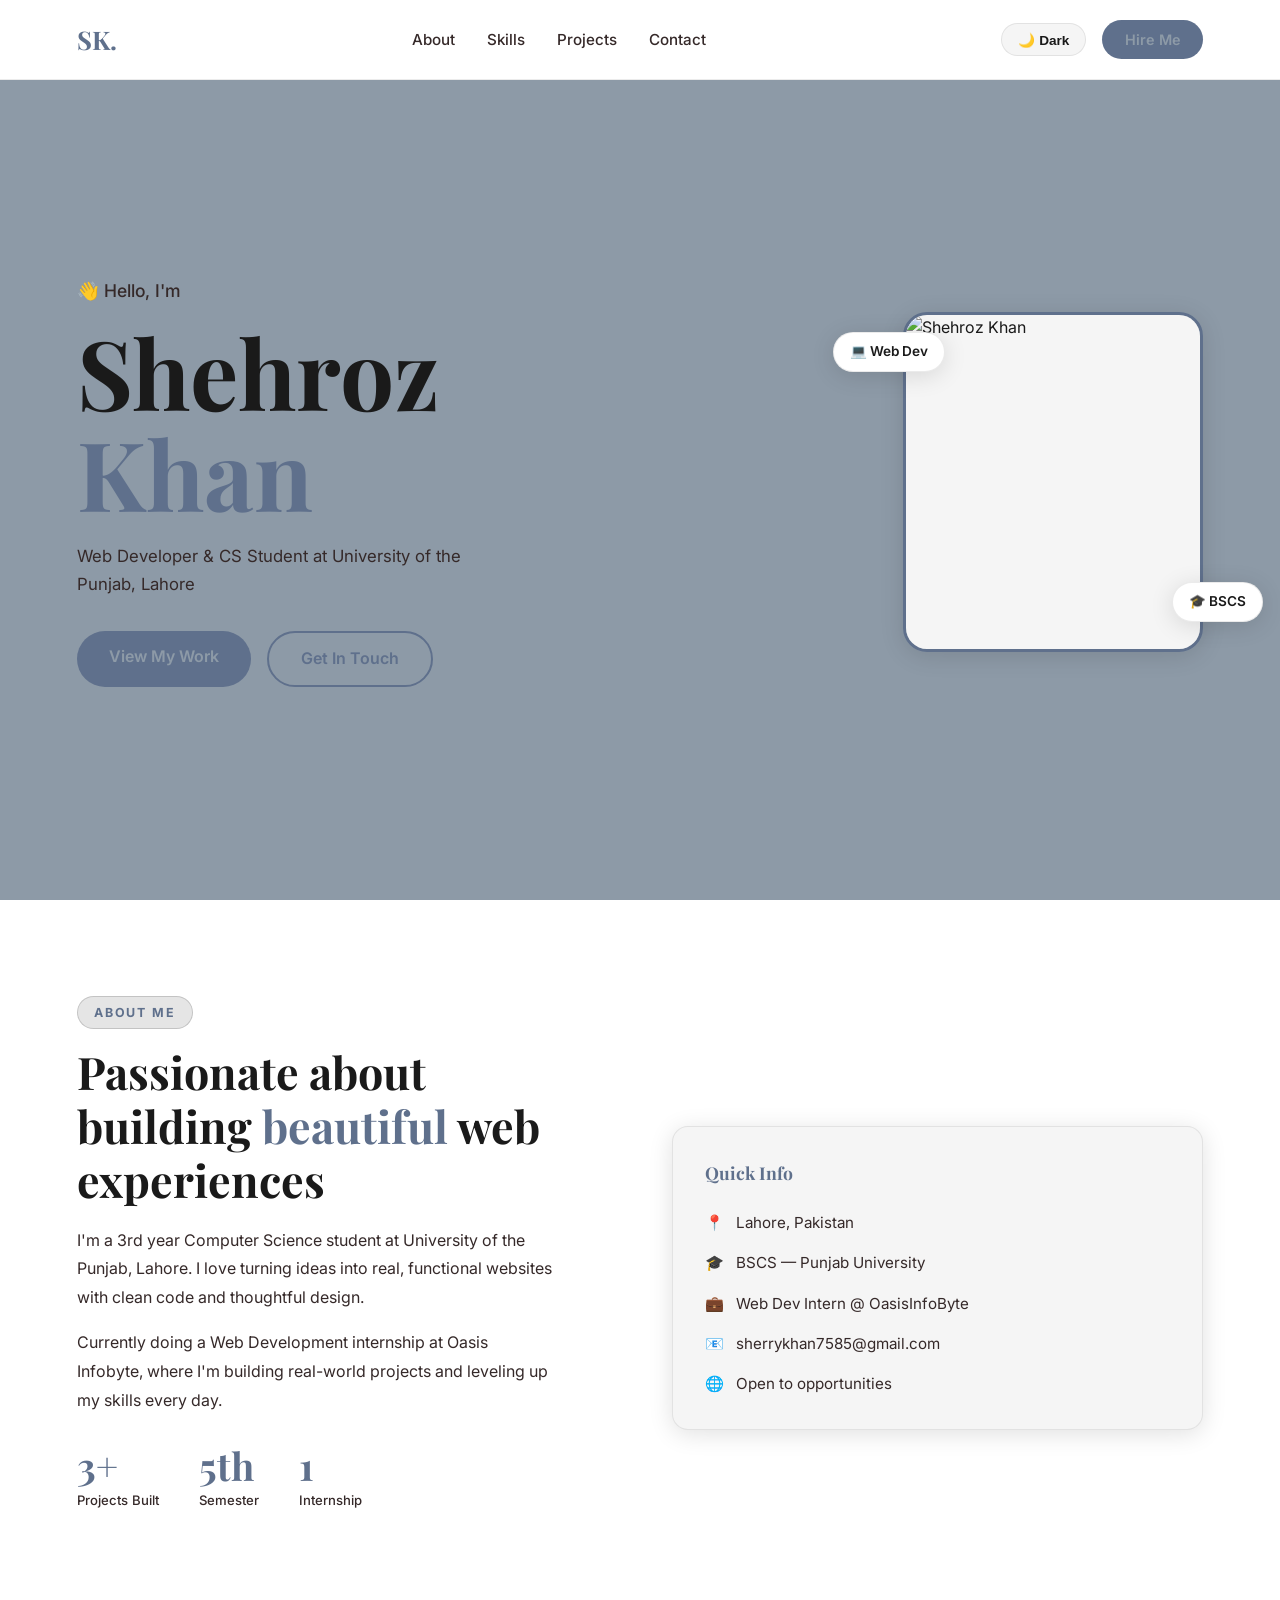
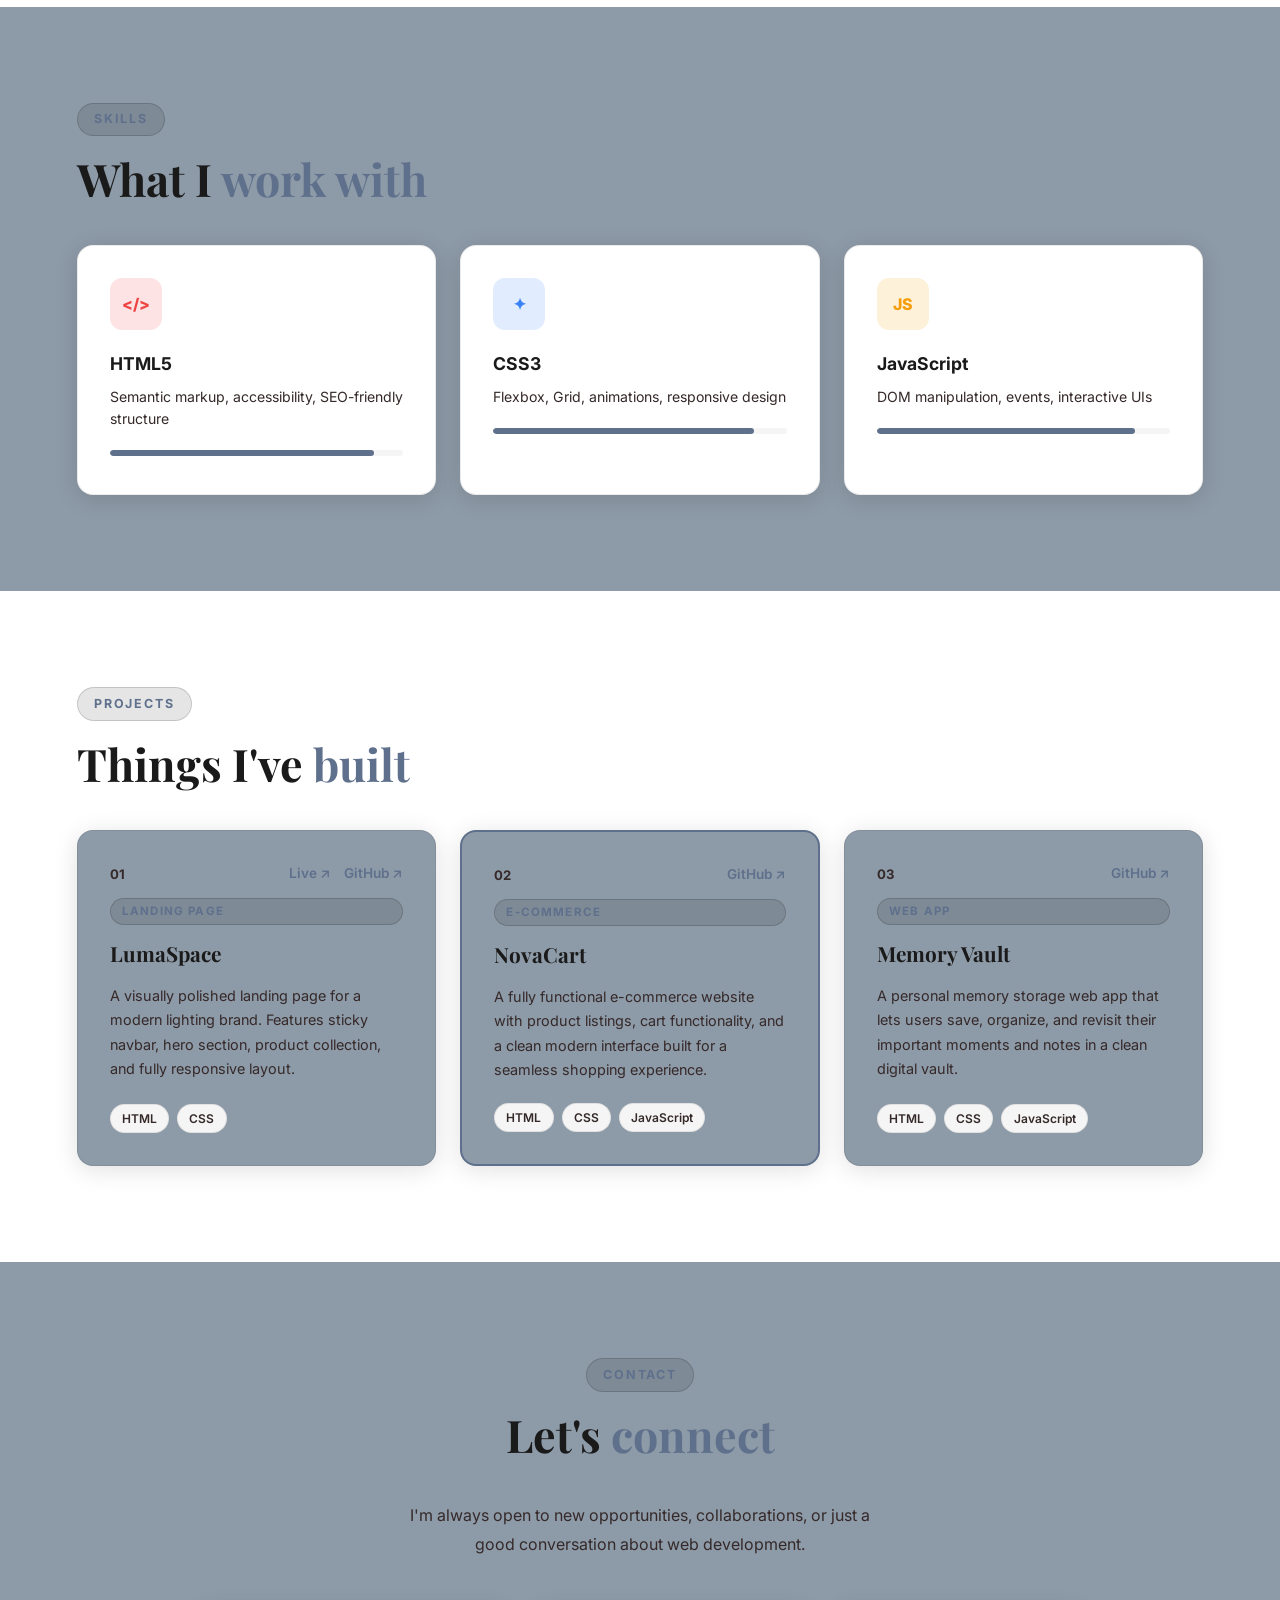
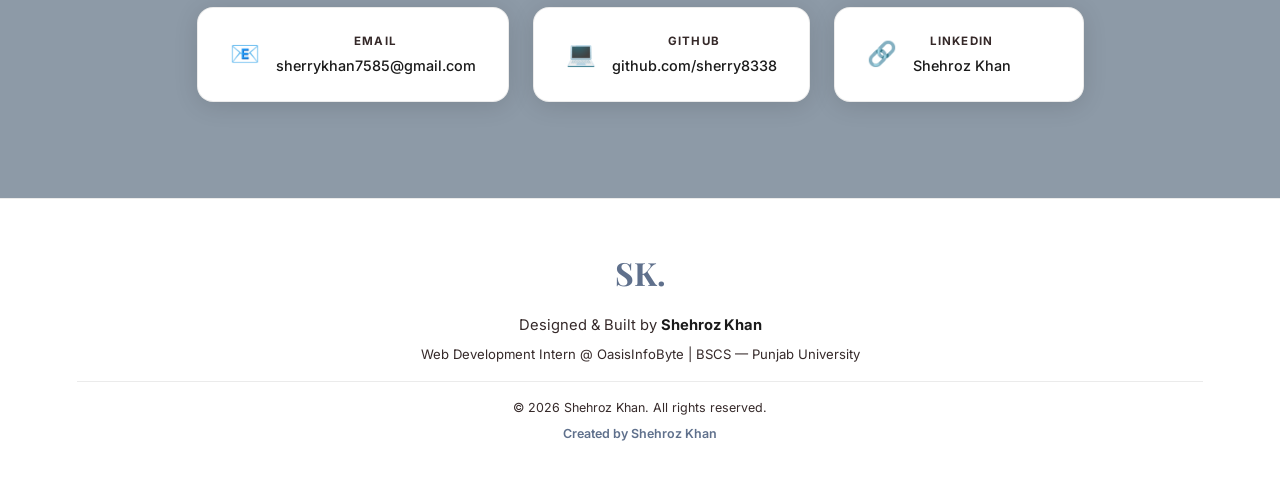
==== WebDev-L1-PersonalPortfolio/index.html @ 92a0189f "Add files via upload" ====
<!DOCTYPE html>
<html lang="en">
<head>
    <meta charset="UTF-8">
    <meta name="viewport" content="width=device-width, initial-scale=1.0">
    <title>Shehroz Khan | Web Developer</title>
    <link rel="stylesheet" href="style.css">
    <link rel="preconnect" href="https://fonts.googleapis.com">
    <link rel="preconnect" href="https://fonts.gstatic.com" crossorigin>
    <link href="https://fonts.googleapis.com/css2?family=Inter:wght@300;400;500;600;700&family=Playfair+Display:wght@600;700&display=swap" rel="stylesheet">
</head>
<body class="light">

    <!-- Navbar -->
    <header class="navbar">
        <a href="#home" class="logo">SK.</a>
        <nav>
            <a href="#about">About</a>
            <a href="#skills">Skills</a>
            <a href="#projects">Projects</a>
            <a href="#contact">Contact</a>
        </nav>
        <div class="nav-right">
            <button class="theme-toggle" id="themeToggle">🌙 Dark</button>
            <a href="#contact" class="nav-cta">Hire Me</a>
        </div>
    </header>

    <!-- Hero -->
    <section class="hero" id="home">
        <div class="hero-content">
            <p class="hero-tag">👋 Hello, I'm</p>
            <h1>Shehroz<br><span>Khan</span></h1>
            <p class="hero-sub">Web Developer & CS Student at University of the Punjab, Lahore</p>
            <div class="hero-btns">
                <a href="#projects" class="btn-primary">View My Work</a>
                <a href="#contact" class="btn-outline">Get In Touch</a>
            </div>
        </div>
        <div class="hero-image">
            <div class="img-frame">
                <img src="/WhatsApp Image 2026-08-31 at 2.03.32 PM.jpeg" alt="Shehroz Khan" class="profile-img">
            </div>
            <div class="badge badge-1">💻 Web Dev</div>
            <div class="badge badge-2">🎓 BSCS</div>
        </div>
    </section>

    <!-- About -->
    <section class="about" id="about">
        <div class="section-label">About Me</div>
        <div class="about-grid">
            <div class="about-text">
                <h2>Passionate about building <span>beautiful</span> web experiences</h2>
                <p>I'm a 3rd year Computer Science student at University of the Punjab, Lahore. I love turning ideas into real, functional websites with clean code and thoughtful design.</p>
                <p>Currently doing a Web Development internship at Oasis Infobyte, where I'm building real-world projects and leveling up my skills every day.</p>
                <div class="about-stats">
                    <div class="stat">
                        <span class="stat-num">3+</span>
                        <span class="stat-label">Projects Built</span>
                    </div>
                    <div class="stat">
                        <span class="stat-num">5th</span>
                        <span class="stat-label">Semester</span>
                    </div>
                    <div class="stat">
                        <span class="stat-num">1</span>
                        <span class="stat-label">Internship</span>
                    </div>
                </div>
            </div>
            <div class="about-card">
                <div class="card-inner">
                    <p class="card-title">Quick Info</p>
                    <ul>
                        <li><span>📍</span> Lahore, Pakistan</li>
                        <li><span>🎓</span> BSCS — Punjab University</li>
                        <li><span>💼</span> Web Dev Intern @ OasisInfoByte</li>
                        <li><span>📧</span> sherrykhan7585@gmail.com</li>
                        <li><span>🌐</span> Open to opportunities</li>
                    </ul>
                </div>
            </div>
        </div>
    </section>

    <!-- Skills -->
    <section class="skills" id="skills">
        <div class="section-label">Skills</div>
        <h2>What I <span>work with</span></h2>
        <div class="skills-grid">
            <div class="skill-card">
                <div class="skill-icon html">&lt;/&gt;</div>
                <h3>HTML5</h3>
                <p>Semantic markup, accessibility, SEO-friendly structure</p>
                <div class="skill-bar"><div class="skill-fill" style="width: 90%"></div></div>
            </div>
            <div class="skill-card">
                <div class="skill-icon css">✦</div>
                <h3>CSS3</h3>
                <p>Flexbox, Grid, animations, responsive design</p>
                <div class="skill-bar"><div class="skill-fill" style="width: 89%"></div></div>
            </div>
            <div class="skill-card">
                <div class="skill-icon js">JS</div>
                <h3>JavaScript</h3>
                <p>DOM manipulation, events, interactive UIs</p>
                <div class="skill-bar"><div class="skill-fill" style="width: 88%"></div></div>

            </div>
    </section>

    <!-- Projects -->
    <section class="projects" id="projects">
        <div class="section-label">Projects</div>
        <h2>Things I've <span>built</span></h2>
        <div class="projects-grid">
            <article class="project-card">
                <div class="project-top">
                    <div class="project-num">01</div>
                    <div class="project-links">
                        <a href="https://lumaspace0.netlify.app/" target="_blank">Live ↗</a>
                        <a href="https://github.com/sherry8338/OIBSIP" target="_blank">GitHub ↗</a>
                    </div>
                </div>
                <div class="project-tag">Landing Page</div>
                <h3>LumaSpace</h3>
                <p>A visually polished landing page for a modern lighting brand. Features sticky navbar, hero section, product collection, and fully responsive layout.</p>
                <div class="project-tech">
                    <span>HTML</span><span>CSS</span>
                </div>
            </article>
            <article class="project-card featured">
                <div class="project-top">
                    <div class="project-num">02</div>
                    <div class="project-links">
                        <a href="https://github.com/sherry8338" target="_blank">GitHub ↗</a>
                    </div>
                </div>
                <div class="project-tag">E-Commerce</div>
                <h3>NovaCart</h3>
                <p>A fully functional e-commerce website with product listings, cart functionality, and a clean modern interface built for a seamless shopping experience.</p>
                <div class="project-tech">
                    <span>HTML</span><span>CSS</span><span>JavaScript</span>
                </div>
            </article>
            <article class="project-card">
                <div class="project-top">
                    <div class="project-num">03</div>
                    <div class="project-links">
                        <a href="https://github.com/sherry8338" target="_blank">GitHub ↗</a>
                    </div>
                </div>
                <div class="project-tag">Web App</div>
                <h3>Memory Vault</h3>
                <p>A personal memory storage web app that lets users save, organize, and revisit their important moments and notes in a clean digital vault.</p>
                <div class="project-tech">
                    <span>HTML</span><span>CSS</span><span>JavaScript</span>
                </div>
            </article>
        </div>
    </section>

    <!-- Contact -->
    <section class="contact" id="contact">
        <div class="section-label">Contact</div>
        <h2>Let's <span>connect</span></h2>
        <p class="contact-sub">I'm always open to new opportunities, collaborations, or just a good conversation about web development.</p>
        <div class="contact-links">
            <a href="mailto:sherrykhan7585@gmail.com" class="contact-card">
                <span class="contact-icon">📧</span>
                <div>
                    <p class="contact-type">Email</p>
                    <p class="contact-val">sherrykhan7585@gmail.com</p>
                </div>
            </a>
            <a href="https://github.com/sherry8338" target="_blank" class="contact-card">
                <span class="contact-icon">💻</span>
                <div>
                    <p class="contact-type">GitHub</p>
                    <p class="contact-val">github.com/sherry8338</p>
                </div>
            </a>
            <a href="https://www.linkedin.com/in/shehroz-khan-63aa42360" target="_blank" class="contact-card">
                <span class="contact-icon">🔗</span>
                <div>
                    <p class="contact-type">LinkedIn</p>
                    <p class="contact-val">Shehroz Khan</p>
                </div>
            </a>
        </div>
    </section>

    <!-- Footer -->
    <footer>
        <div class="footer-logo">SK.</div>
        <p>Designed & Built by <strong>Shehroz Khan</strong></p>
        <p class="footer-sub">Web Development Intern @ OasisInfoByte | BSCS — Punjab University</p>
        <p class="copyright">© 2026 Shehroz Khan. All rights reserved.</p>
        <p class="created-by">Created by Shehroz Khan</p>
    </footer>

    <script src="script.js"></script>
</body>
</html>
---- WebDev-L1-PersonalPortfolio/style.css ----
/* ===== RESET & BASE ===== */
*, *::before, *::after {
    margin: 0;
    padding: 0;
    box-sizing: border-box;
}
/* ===== LIGHT THEME ===== */
body.light {
    --bg: #8d9aa7;
    --bg2: #ffffff;
    --bg3: #f5f5f5;
    --text: #1a1a1a;
    --text-muted: #352929;
    --accent: #5f708c;
    --accent2: #3c4e67;
    --border: rgba(0,0,0,0.08);
    --card-bg: #ffffff;
    --shadow: 0 4px 24px rgba(0,0,0,0.12);
}

/* ===== DARK THEME ===== */
body.dark {
    --bg: #0d0d0d;
    --bg2: #141414;
    --bg3: #1e1e1e;
    --text: #f0f0f0;
    --text-muted: #a0a0a0;
    --accent: #7aa2d4;
    --accent2: #9bbae0;
    --border: rgba(255,255,255,0.08);
    --card-bg: #1a1a1a;
    --shadow: 0 4px 24px rgba(0,0,0,0.3);
}

:root { --radius: 16px; }

html { scroll-behavior: smooth; }

body {
    font-family: 'Inter', sans-serif;
    background: var(--bg);
    color: var(--text);
    line-height: 1.6;
    overflow-x: hidden;
    transition: background 0.3s, color 0.3s;
}

/* ===== NAVBAR ===== */
.navbar {
    position: fixed;
    top: 0; left: 0; right: 0;
    z-index: 100;
    display: flex;
    align-items: center;
    justify-content: space-between;
    padding: 1.2rem 6%;
    background: var(--bg2);
    border-bottom: 1px solid var(--border);
    box-shadow: var(--shadow);
    transition: background 0.3s;
}

.logo {
    font-family: 'Playfair Display', serif;
    font-size: 1.6rem;
    font-weight: 700;
    text-decoration: none;
    color: var(--accent);
}

.navbar nav {
    display: flex;
    gap: 2rem;
}

.navbar nav a {
    color: var(--text-muted);
    text-decoration: none;
    font-size: 0.95rem;
    font-weight: 500;
    transition: color 0.3s;
}

.navbar nav a:hover { color: var(--text); }

.nav-right {
    display: flex;
    align-items: center;
    gap: 1rem;
}

.theme-toggle {
    background: var(--bg3);
    border: 1px solid var(--border);
    color: var(--text);
    padding: 0.45rem 1rem;
    border-radius: 50px;
    font-size: 0.85rem;
    font-weight: 600;
    cursor: pointer;
    transition: all 0.3s;
}

.theme-toggle:hover {
    background: var(--accent);
    color: var(--bg);
    border-color: var(--accent);
}

.nav-cta {
    background: var(--accent);
    color: var(--bg);
    text-decoration: none;
    padding: 0.5rem 1.4rem;
    border-radius: 50px;
    font-size: 0.9rem;
    font-weight: 600;
    transition: opacity 0.3s;
}

.nav-cta:hover { opacity: 0.85; }

/* ===== HERO ===== */
.hero {
    min-height: 100vh;
    display: flex;
    align-items: center;
    justify-content: space-between;
    padding: 8rem 6% 4rem;
    gap: 4rem;
    background: var(--bg);
}

.hero-content {
    flex: 1;
    max-width: 580px;
}

.hero-tag {
    font-size: 1.1rem;
    color: var(--text-muted);
    margin-bottom: 1rem;
    font-weight: 500;
}

.hero-content h1 {
    font-family: 'Playfair Display', serif;
    font-size: clamp(3.5rem, 8vw, 6rem);
    font-weight: 700;
    line-height: 1.05;
    margin-bottom: 1.2rem;
    color: var(--text);
}

.hero-content h1 span {
    color: var(--accent);
}

.hero-sub {
    font-size: 1.05rem;
    color: var(--text-muted);
    margin-bottom: 2rem;
    max-width: 420px;
    line-height: 1.7;
}

.hero-btns {
    display: flex;
    gap: 1rem;
    flex-wrap: wrap;
}

.btn-primary {
    background: var(--accent);
    color: var(--bg);
    text-decoration: none;
    padding: 0.85rem 2rem;
    border-radius: 50px;
    font-weight: 600;
    font-size: 1rem;
    transition: opacity 0.3s, transform 0.3s;
}

.btn-primary:hover { opacity: 0.85; transform: translateY(-2px); }

.btn-outline {
    border: 2px solid var(--accent);
    color: var(--accent);
    text-decoration: none;
    padding: 0.85rem 2rem;
    border-radius: 50px;
    font-weight: 600;
    font-size: 1rem;
    transition: all 0.3s;
}

.btn-outline:hover {
    background: var(--accent);
    color: var(--bg);
    transform: translateY(-2px);
}

/* Hero Image */
.hero-image {
    position: relative;
    flex-shrink: 0;
}

.img-frame {
    width: 300px;
    height: 340px;
    border-radius: 24px;
    overflow: hidden;
    border: 3px solid var(--accent);
    box-shadow: var(--shadow);
}

.profile-img {
    width: 100%;
    height: 135%;
    object-fit: cover;
    display: block;
    background: var(--bg3);
}

.badge {
    position: absolute;
    background: var(--bg2);
    border: 1px solid var(--border);
    border-radius: 50px;
    padding: 0.5rem 1rem;
    font-size: 0.85rem;
    font-weight: 600;
    box-shadow: var(--shadow);
    color: var(--text);
}

.badge-1 { top: 20px; left: -70px; }
.badge-2 { bottom: 30px; right: -60px; }

/* ===== SECTION LABEL ===== */
.section-label {
    display: inline-block;
    font-size: 0.78rem;
    font-weight: 700;
    letter-spacing: 0.15em;
    text-transform: uppercase;
    color: var(--accent);
    background: rgba(0,0,0,0.1);
    padding: 0.35rem 1rem;
    border-radius: 50px;
    margin-bottom: 1rem;
    border: 1px solid rgba(0,0,0,0.15);
}

section h2 {
    font-family: 'Playfair Display', serif;
    font-size: clamp(2rem, 4vw, 2.8rem);
    font-weight: 700;
    margin-bottom: 2.5rem;
    line-height: 1.2;
    color: var(--text);
}

section h2 span { color: var(--accent); }

/* ===== ABOUT ===== */
.about {
    padding: 6rem 6%;
    background: var(--bg2);
}

.about-grid {
    display: grid;
    grid-template-columns: 1fr 1fr;
    gap: 4rem;
    align-items: center;
}

.about-text h2 { margin-bottom: 1.2rem; }

.about-text p {
    color: var(--text-muted);
    margin-bottom: 1rem;
    font-size: 1rem;
    max-width: 480px;
    line-height: 1.8;
}

.about-stats {
    display: flex;
    gap: 2.5rem;
    margin-top: 2rem;
}

.stat { display: flex; flex-direction: column; }

.stat-num {
    font-family: 'Playfair Display', serif;
    font-size: 2.4rem;
    font-weight: 700;
    color: var(--accent);
    line-height: 1;
}

.stat-label {
    font-size: 0.82rem;
    color: var(--text-muted);
    font-weight: 500;
    margin-top: 0.3rem;
}

.about-card {
    background: var(--bg3);
    border: 1px solid var(--border);
    border-radius: var(--radius);
    box-shadow: var(--shadow);
}

.card-inner { padding: 2rem; }

.card-title {
    font-family: 'Playfair Display', serif;
    font-weight: 700;
    font-size: 1.1rem;
    margin-bottom: 1.5rem;
    color: var(--accent);
}

.card-inner ul {
    list-style: none;
    display: flex;
    flex-direction: column;
    gap: 1rem;
}

.card-inner li {
    display: flex;
    align-items: center;
    gap: 0.75rem;
    color: var(--text-muted);
    font-size: 0.95rem;
}

/* ===== SKILLS ===== */
.skills {
    padding: 6rem 6%;
    background: var(--bg);
}

.skills-grid {
    display: grid;
    grid-template-columns: repeat(3, 1fr);
    gap: 1.5rem;
}

.skill-card {
    background: var(--card-bg);
    border: 1px solid var(--border);
    border-radius: var(--radius);
    padding: 2rem;
    box-shadow: var(--shadow);
    transition: transform 0.3s;
}

.skill-card:hover { transform: translateY(-4px); }

.skill-icon {
    width: 52px; height: 52px;
    border-radius: 12px;
    display: flex;
    align-items: center;
    justify-content: center;
    font-size: 1rem;
    font-weight: 800;
    margin-bottom: 1.2rem;
}

.skill-icon.html { background: rgba(239,68,68,0.15); color: #ef4444; }
.skill-icon.css  { background: rgba(59,130,246,0.15); color: #3b82f6; }
.skill-icon.js   { background: rgba(245,158,11,0.15); color: #f59e0b; }

.skill-card h3 {
    font-size: 1.1rem;
    font-weight: 700;
    margin-bottom: 0.5rem;
    color: var(--text);
}

.skill-card p {
    color: var(--text-muted);
    font-size: 0.88rem;
    margin-bottom: 1.2rem;
    line-height: 1.6;
}

.skill-bar {
    height: 6px;
    background: var(--bg3);
    border-radius: 50px;
    margin-bottom: 0.4rem;
    overflow: hidden;
}

.skill-fill {
    height: 100%;
    background: var(--accent);
    border-radius: 50px;
    transition: width 1s ease;
}

.skill-percent {
    font-size: 0.8rem;
    color: var(--text-muted);
    font-weight: 600;
}

/* ===== PROJECTS ===== */
.projects {
    padding: 6rem 6%;
    background: var(--bg2);
}

.projects-grid {
    display: grid;
    grid-template-columns: repeat(3, 1fr);
    gap: 1.5rem;
}

.project-card {
    background: var(--bg);
    border: 1px solid var(--border);
    border-radius: var(--radius);
    padding: 2rem;
    box-shadow: var(--shadow);
    transition: transform 0.3s;
    display: flex;
    flex-direction: column;
    gap: 0.8rem;
}

.project-card:hover { transform: translateY(-4px); }

.project-card.featured {
    border-color: var(--accent);
    border-width: 2px;
}

.project-top {
    display: flex;
    justify-content: space-between;
    align-items: center;
}

.project-num {
    font-size: 0.82rem;
    font-weight: 700;
    color: var(--text-muted);
}

.project-links {
    display: flex;
    gap: 0.8rem;
}

.project-links a {
    color: var(--accent);
    text-decoration: none;
    font-size: 0.85rem;
    font-weight: 600;
    transition: opacity 0.3s;
}

.project-links a:hover { opacity: 0.7; }

.project-tag {
    font-size: 0.72rem;
    font-weight: 700;
    text-transform: uppercase;
    letter-spacing: 0.1em;
    color: var(--accent);
    background: rgba(0,0,0,0.1);
    padding: 0.2rem 0.7rem;
    border-radius: 50px;
    display: inline-block;
    border: 1px solid rgba(0,0,0,0.15);
}

.project-card h3 {
    font-family: 'Playfair Display', serif;
    font-size: 1.3rem;
    font-weight: 700;
    color: var(--text);
}

.project-card p {
    color: var(--text-muted);
    font-size: 0.9rem;
    line-height: 1.7;
    flex: 1;
}

.project-tech {
    display: flex;
    gap: 0.5rem;
    flex-wrap: wrap;
    margin-top: 0.5rem;
}

.project-tech span {
    background: var(--bg3);
    border: 1px solid var(--border);
    padding: 0.25rem 0.7rem;
    border-radius: 50px;
    font-size: 0.75rem;
    font-weight: 600;
    color: var(--text-muted);
}

/* ===== CONTACT ===== */
.contact {
    padding: 6rem 6%;
    text-align: center;
    background: var(--bg);
}

.contact-sub {
    color: var(--text-muted);
    font-size: 1rem;
    max-width: 500px;
    margin: 0 auto 3rem;
    line-height: 1.8;
}

.contact-links {
    display: flex;
    gap: 1.5rem;
    justify-content: center;
    flex-wrap: wrap;
}

.contact-card {
    background: var(--card-bg);
    border: 1px solid var(--border);
    border-radius: var(--radius);
    padding: 1.5rem 2rem;
    text-decoration: none;
    color: var(--text);
    display: flex;
    align-items: center;
    gap: 1rem;
    min-width: 250px;
    box-shadow: var(--shadow);
    transition: transform 0.3s, border-color 0.3s;
}

.contact-card:hover {
    transform: translateY(-3px);
    border-color: var(--accent);
}

.contact-icon { font-size: 1.5rem; }

.contact-type {
    font-size: 0.72rem;
    color: var(--text-muted);
    font-weight: 700;
    text-transform: uppercase;
    letter-spacing: 0.1em;
    margin-bottom: 0.2rem;
}

.contact-val {
    font-size: 0.9rem;
    font-weight: 500;
    color: var(--text);
}

/* ===== FOOTER ===== */
footer {
    background: var(--bg2);
    border-top: 1px solid var(--border);
    text-align: center;
    padding: 3rem 6%;
}

.footer-logo {
    font-family: 'Playfair Display', serif;
    font-size: 2rem;
    font-weight: 700;
    color: var(--accent);
    margin-bottom: 1rem;
}

footer p {
    color: var(--text-muted);
    font-size: 0.92rem;
    margin-bottom: 0.4rem;
}

footer strong { color: var(--text); }
.footer-sub { font-size: 0.82rem; }

.copyright {
    font-size: 0.78rem;
    margin-top: 1rem;
    padding-top: 1rem;
    border-top: 1px solid var(--border);
}

.created-by {
    font-size: 0.78rem;
    color: var(--accent);
    font-weight: 600;
    margin-top: 0.3rem;
}

/* ===== RESPONSIVE ===== */
@media (max-width: 900px) {
    .hero {
        flex-direction: column;
        text-align: center;
        padding-top: 7rem;
    }
    .hero-content { max-width: 100%; }
    .hero-sub { max-width: 100%; }
    .hero-btns { justify-content: center; }
    .badge-1 { left: -10px; }
    .badge-2 { right: -10px; }
    .about-grid { grid-template-columns: 1fr; gap: 2rem; }
    .skills-grid { grid-template-columns: 1fr 1fr; }
    .projects-grid { grid-template-columns: 1fr 1fr; }
}

@media (max-width: 600px) {
    .navbar nav { display: none; }
    .skills-grid { grid-template-columns: 1fr; }
    .projects-grid { grid-template-columns: 1fr; }
    .contact-links { flex-direction: column; align-items: center; }
    .about-stats { gap: 1.5rem; }
    .hero-content h1 { font-size: 3rem; }
}
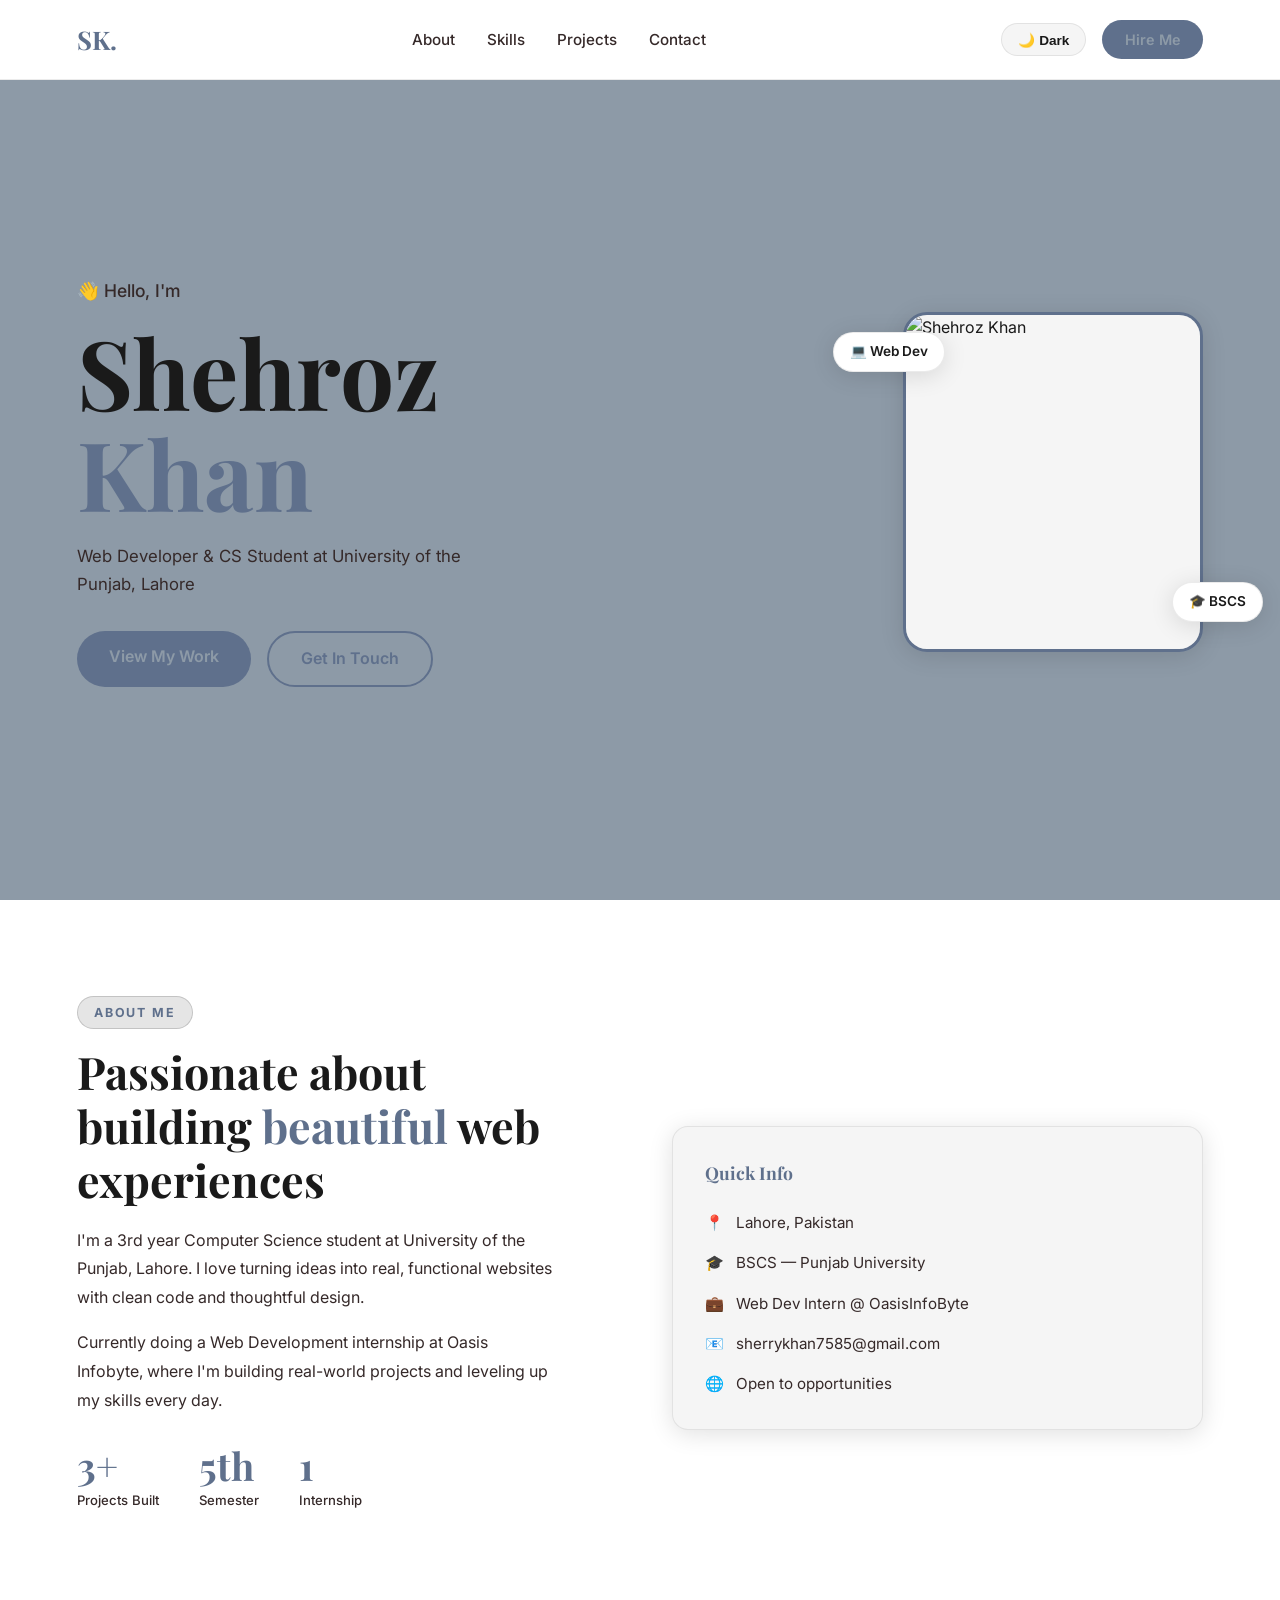
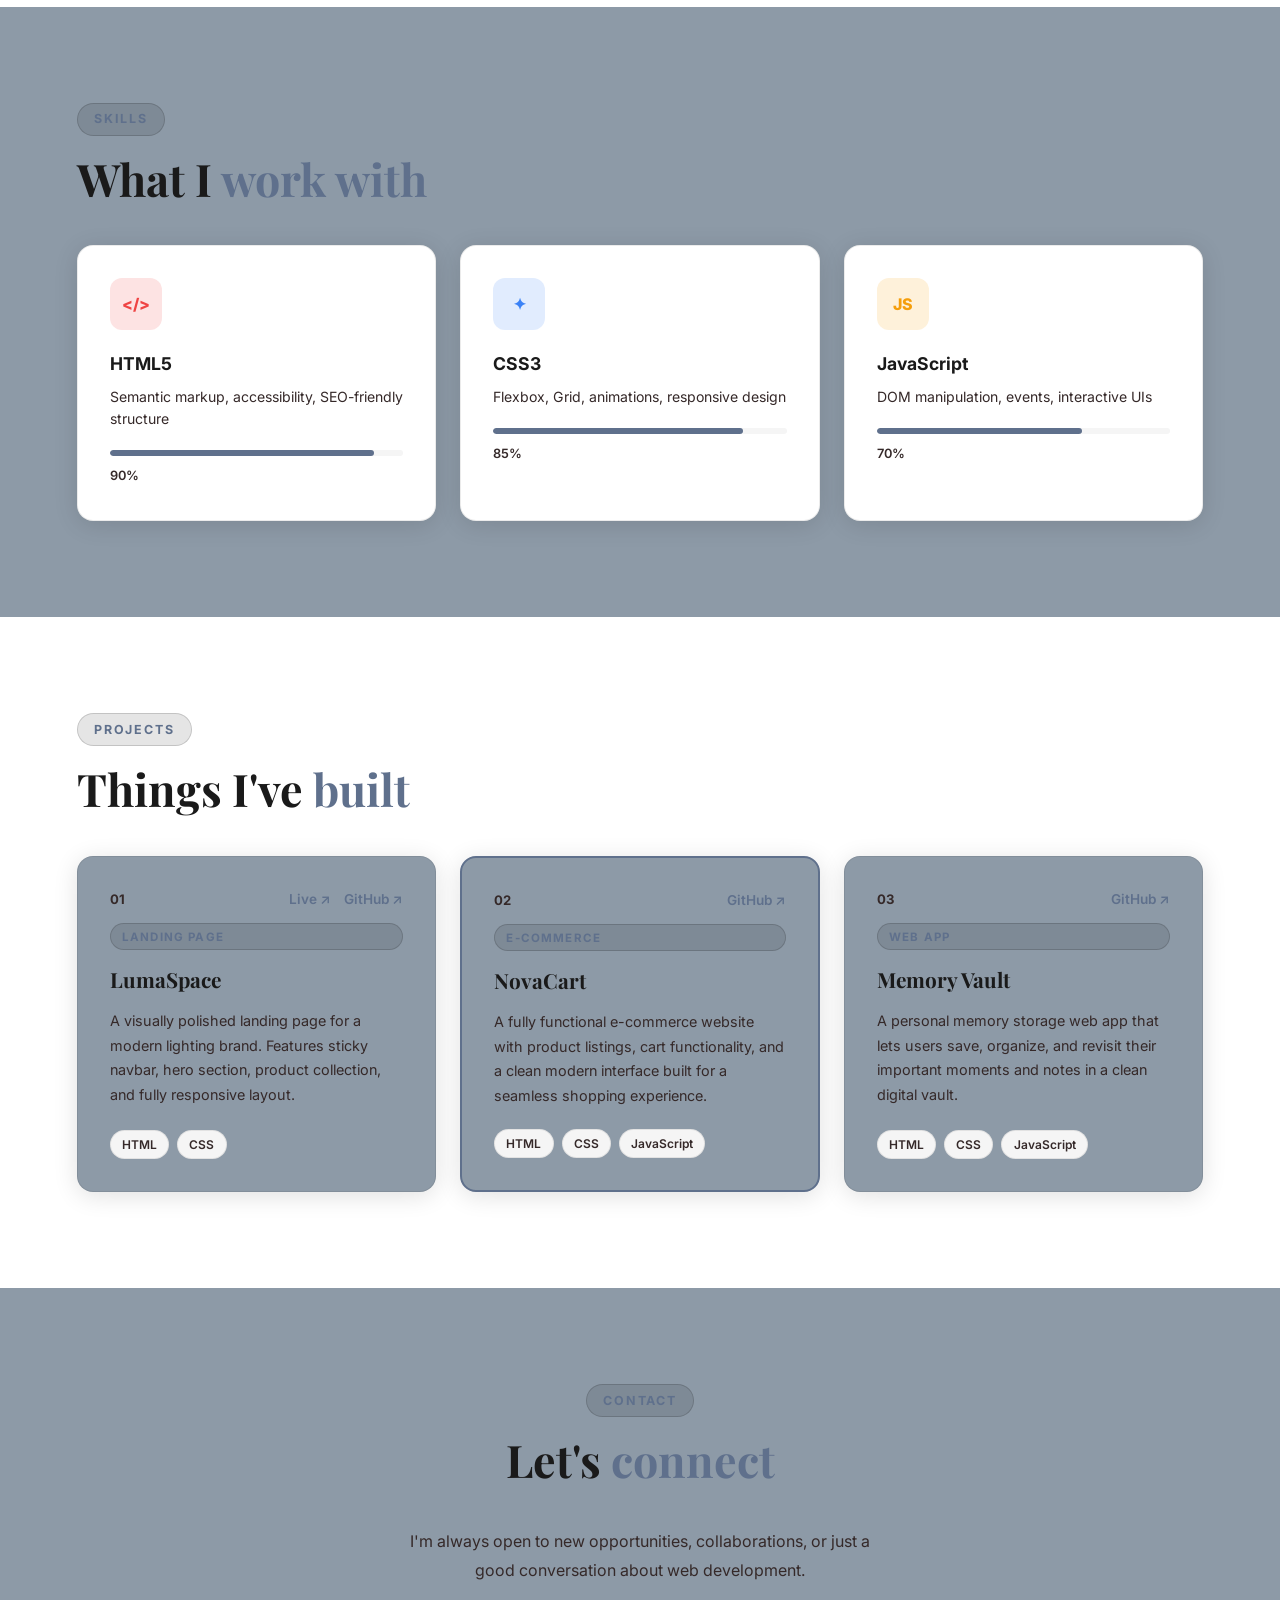
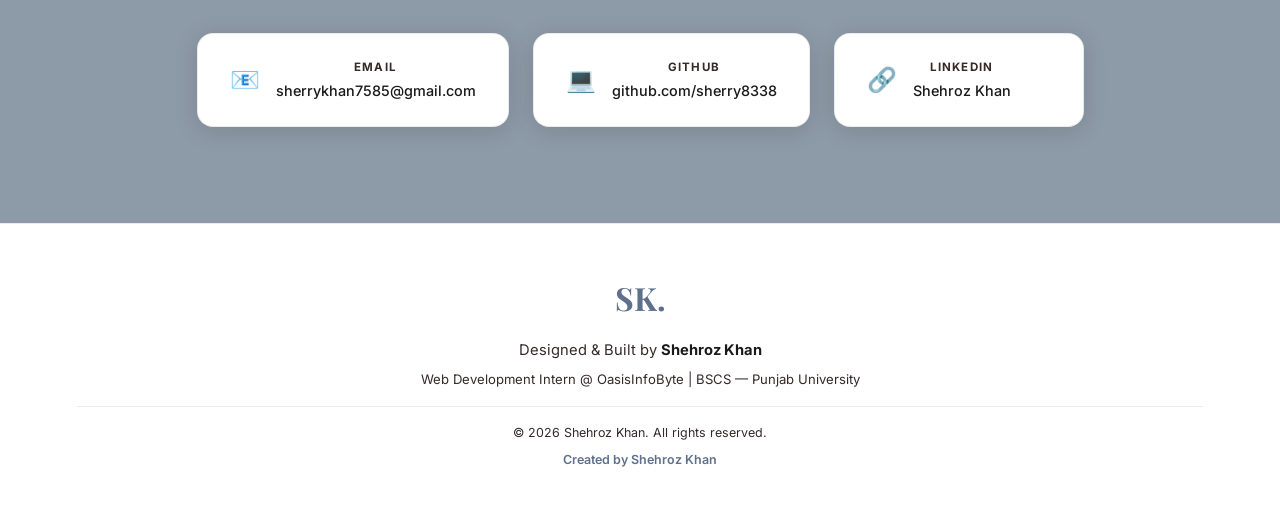
==== commit 6a8f652e: "Add files via upload" ====
--- a/WebDev-L1-PersonalPortfolio/index.html
+++ b/WebDev-L1-PersonalPortfolio/index.html
@@ -39,7 +39,7 @@
         </div>
         <div class="hero-image">
             <div class="img-frame">
-                <img src="/WhatsApp Image 2026-08-31 at 2.03.32 PM.jpeg" alt="Shehroz Khan" class="profile-img">
+                <img src="/placeholder.jpg.jpeg" alt="Shehroz Khan" class="profile-img">
             </div>
             <div class="badge badge-1">💻 Web Dev</div>
             <div class="badge badge-2">🎓 BSCS</div>
@@ -94,20 +94,23 @@
                 <h3>HTML5</h3>
                 <p>Semantic markup, accessibility, SEO-friendly structure</p>
                 <div class="skill-bar"><div class="skill-fill" style="width: 90%"></div></div>
+                <span class="skill-percent">90%</span>
             </div>
             <div class="skill-card">
                 <div class="skill-icon css">✦</div>
                 <h3>CSS3</h3>
                 <p>Flexbox, Grid, animations, responsive design</p>
-                <div class="skill-bar"><div class="skill-fill" style="width: 89%"></div></div>
+                <div class="skill-bar"><div class="skill-fill" style="width: 85%"></div></div>
+                <span class="skill-percent">85%</span>
             </div>
             <div class="skill-card">
                 <div class="skill-icon js">JS</div>
                 <h3>JavaScript</h3>
                 <p>DOM manipulation, events, interactive UIs</p>
-                <div class="skill-bar"><div class="skill-fill" style="width: 88%"></div></div>
-
-            </div>
+                <div class="skill-bar"><div class="skill-fill" style="width: 70%"></div></div>
+                <span class="skill-percent">70%</span>
+            </div>
+        </div>
     </section>
 
     <!-- Projects -->
